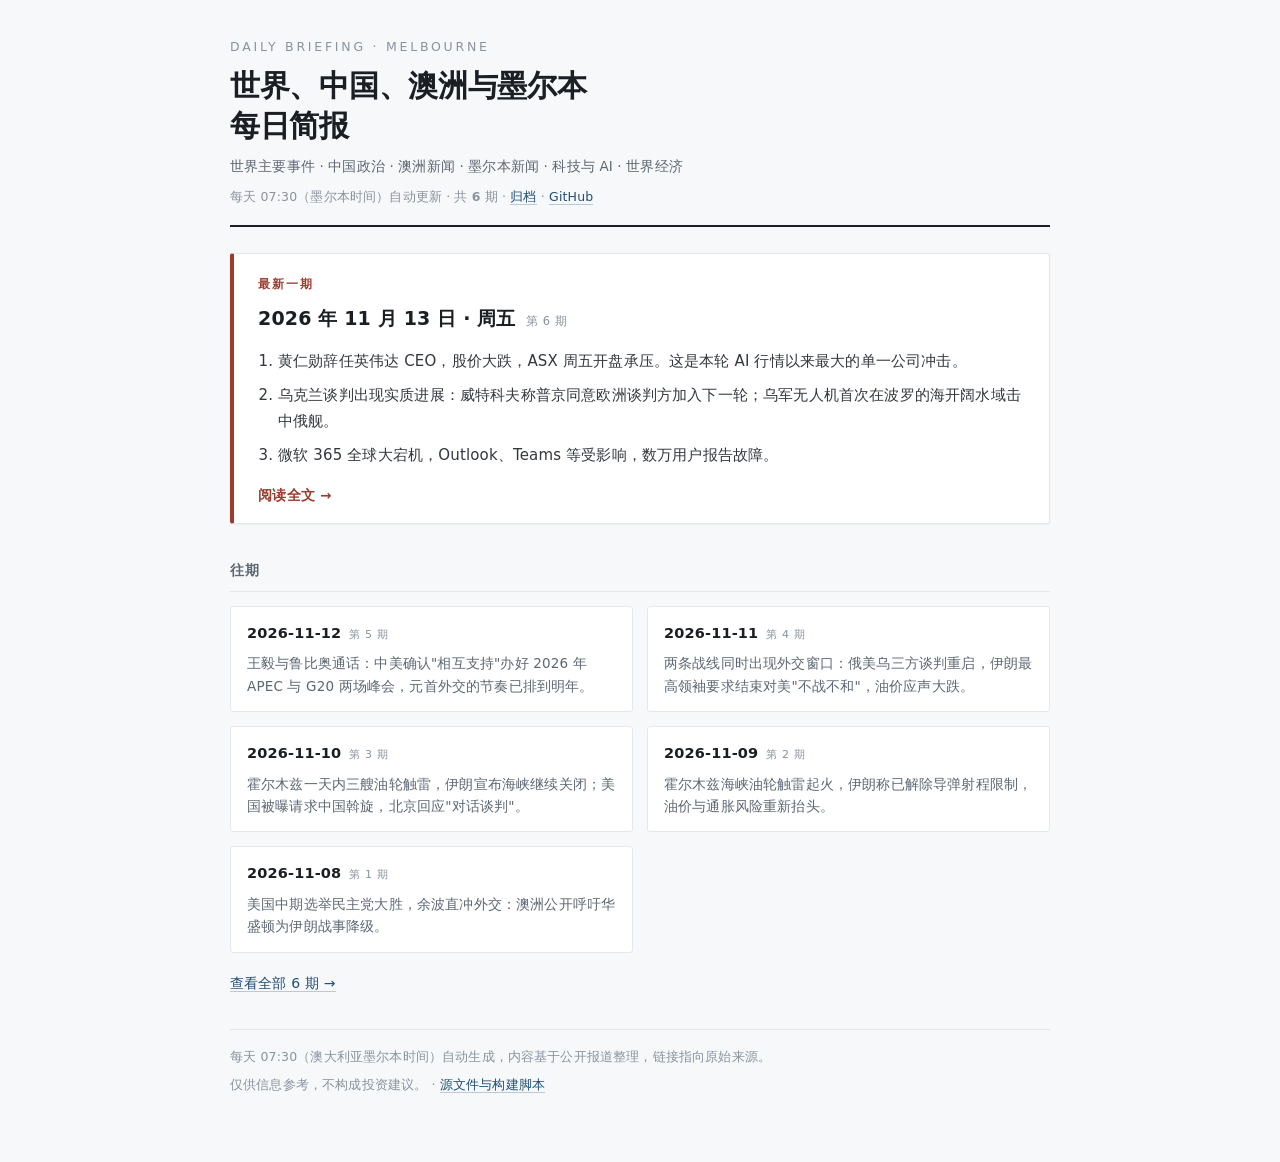
==== index.html @ ba15359c "daily: 2026-11-13" ====
<!DOCTYPE html>
<html lang="zh-Hans">
<head>
<meta charset="utf-8">
<meta name="viewport" content="width=device-width, initial-scale=1">
<title>每日简报 · 世界、中国、澳洲与墨尔本</title>
<meta name="description" content="每天 07:30 更新的中文新闻简报：世界主要事件、中国政治、澳洲与墨尔本本地新闻、科技与 AI、世界经济。">
<link rel="stylesheet" href="assets/site.css">
</head>
<body>
<div class="wrap">
  <section class="masthead">
    <div class="kicker">Daily Briefing · Melbourne</div>
    <h1>世界、中国、澳洲与墨尔本<br>每日简报</h1>
    <p class="sub">世界主要事件 · 中国政治 · 澳洲新闻 · 墨尔本新闻 · 科技与 AI · 世界经济</p>
    <p class="meta">每天 07:30（墨尔本时间）自动更新 · 共 <b>6</b> 期 · <a href="./archive.html">归档</a> · <a href="https://github.com/RuntaoZhuge/daily-news" target="_blank" rel="noopener">GitHub</a></p>
  </section>

  <a class="latest" href="./2026-11-13.html">
    <div class="latest-tag">最新一期</div>
    <div class="latest-date">2026 年 11 月 13 日 · 周五<span class="latest-issue">第 6 期</span></div>
    <ol class="latest-focus">
        <li>黄仁勋辞任英伟达 CEO，股价大跌，ASX 周五开盘承压。这是本轮 AI 行情以来最大的单一公司冲击。</li>
        <li>乌克兰谈判出现实质进展：威特科夫称普京同意欧洲谈判方加入下一轮；乌军无人机首次在波罗的海开阔水域击中俄舰。</li>
        <li>微软 365 全球大宕机，Outlook、Teams 等受影响，数万用户报告故障。</li>
    </ol>
    <div class="latest-cta">阅读全文 →</div>
  </a>

  <h2 class="sec-h">往期</h2>
  <div class="grid">
      <a class="card" href="./2026-11-12.html">
        <div class="card-date">2026-11-12<span class="card-issue">第 5 期</span></div>
        <div class="card-lead">王毅与鲁比奥通话：中美确认&quot;相互支持&quot;办好 2026 年 APEC 与 G20 两场峰会，元首外交的节奏已排到明年。</div>
      </a>
      <a class="card" href="./2026-11-11.html">
        <div class="card-date">2026-11-11<span class="card-issue">第 4 期</span></div>
        <div class="card-lead">两条战线同时出现外交窗口：俄美乌三方谈判重启，伊朗最高领袖要求结束对美&quot;不战不和&quot;，油价应声大跌。</div>
      </a>
      <a class="card" href="./2026-11-10.html">
        <div class="card-date">2026-11-10<span class="card-issue">第 3 期</span></div>
        <div class="card-lead">霍尔木兹一天内三艘油轮触雷，伊朗宣布海峡继续关闭；美国被曝请求中国斡旋，北京回应&quot;对话谈判&quot;。</div>
      </a>
      <a class="card" href="./2026-11-09.html">
        <div class="card-date">2026-11-09<span class="card-issue">第 2 期</span></div>
        <div class="card-lead">霍尔木兹海峡油轮触雷起火，伊朗称已解除导弹射程限制，油价与通胀风险重新抬头。</div>
      </a>
      <a class="card" href="./2026-11-08.html">
        <div class="card-date">2026-11-08<span class="card-issue">第 1 期</span></div>
        <div class="card-lead">美国中期选举民主党大胜，余波直冲外交：澳洲公开呼吁华盛顿为伊朗战事降级。</div>
      </a>
  </div>
  <p class="more"><a href="./archive.html">查看全部 6 期 →</a></p>
  <footer>
    <p>每天 07:30（澳大利亚墨尔本时间）自动生成，内容基于公开报道整理，链接指向原始来源。</p>
    <p>仅供信息参考，不构成投资建议。 · <a href="https://github.com/RuntaoZhuge/daily-news">源文件与构建脚本</a></p>
  </footer>
</div>
</body>
</html>
---- assets/site.css ----
/* Daily Briefing — shared styles for index & archive pages */
:root{
  --ink:#1b1f24; --muted:#5d6773; --faint:#8a939e;
  --line:#e4e7eb; --bg:#f7f8fa; --card:#ffffff;
  --blue:#1f4e79; --brick:#9c3b2e; --green:#2f5d50; --gold:#8a6a2f;
}
*{box-sizing:border-box}
html{-webkit-text-size-adjust:100%}
body{
  margin:0; padding:36px 18px 60px; background:var(--bg); color:var(--ink);
  font-family:system-ui,-apple-system,"PingFang SC","Hiragino Sans GB","Noto Sans SC","Microsoft YaHei",sans-serif;
  font-size:16px; line-height:1.78; letter-spacing:.01em;
}
.wrap{max-width:820px;margin:0 auto}
a{color:var(--blue);text-decoration:none;border-bottom:1px solid rgba(31,78,121,.28)}
a:hover{border-bottom-color:var(--blue)}
b{font-weight:650}

/* masthead */
.masthead{border-bottom:2px solid var(--ink);padding-bottom:16px;margin-bottom:26px}
.kicker{font-size:12.5px;letter-spacing:.22em;color:var(--faint);text-transform:uppercase;margin-bottom:8px}
.masthead h1{font-size:30px;line-height:1.32;margin:0 0 10px;letter-spacing:-.01em}
.masthead .sub{font-size:13.5px;color:var(--muted);margin:0 0 8px;line-height:1.7}
.masthead .meta{font-size:12.5px;color:var(--faint);margin:0}

/* latest issue */
.latest{
  display:block;background:var(--card);border:1px solid var(--line);border-left:4px solid var(--brick);
  border-radius:3px;padding:20px 24px 16px;margin:0 0 34px;color:inherit;
  box-shadow:0 1px 2px rgba(20,30,45,.05);transition:box-shadow .18s ease,transform .18s ease;
}
.latest:hover{border-bottom-color:var(--line);box-shadow:0 4px 16px rgba(20,30,45,.09);transform:translateY(-1px)}
.latest-tag{font-size:11.5px;letter-spacing:.16em;color:var(--brick);font-weight:650;margin-bottom:8px}
.latest-date{font-size:19px;font-weight:650;margin-bottom:12px}
.latest-issue{font-size:11.5px;font-weight:500;color:var(--faint);margin-left:10px;letter-spacing:.06em}
.latest-focus{margin:0 0 14px;padding-left:20px}
.latest-focus li{margin:0 0 7px;font-size:15px;color:#33383e}
.latest-cta{font-size:13.5px;color:var(--brick);font-weight:600;letter-spacing:.02em}

/* section heading */
.sec-h{font-size:14px;letter-spacing:.1em;color:var(--muted);font-weight:600;margin:0 0 14px;padding-bottom:8px;border-bottom:1px solid var(--line)}

/* issue grid */
.grid{display:grid;grid-template-columns:1fr 1fr;gap:14px;margin:0 0 18px}
.card{
  display:block;background:var(--card);border:1px solid var(--line);border-radius:3px;
  padding:14px 16px;color:inherit;transition:box-shadow .18s ease,border-color .18s ease;
}
.card:hover{border-bottom-color:var(--line);border-color:#cfd5dc;box-shadow:0 3px 12px rgba(20,30,45,.07)}
.card-date{font-size:14.5px;font-weight:650;margin-bottom:6px;font-variant-numeric:tabular-nums}
.card-issue{font-size:11px;font-weight:500;color:var(--faint);margin-left:8px;letter-spacing:.05em}
.card-lead{font-size:13.5px;color:var(--muted);line-height:1.65}

/* archive list */
.list{list-style:none;margin:0 0 30px;padding:0}
.list li{border-bottom:1px dashed var(--line)}
.list li:last-child{border-bottom:0}
.list a{display:flex;gap:18px;padding:11px 2px;border-bottom:0;color:inherit;align-items:baseline}
.list a:hover .t{color:var(--blue)}
.list .d{font-variant-numeric:tabular-nums;font-size:13.5px;color:var(--faint);flex:0 0 94px}
.list .t{font-size:14.5px;line-height:1.6}

.more{font-size:14px;margin:2px 0 34px}

footer{border-top:1px solid var(--line);padding-top:16px;font-size:12.5px;color:var(--faint);line-height:1.75}
footer p{margin:0 0 6px}

@media (max-width:600px){
  body{padding:22px 13px 44px;font-size:15.5px}
  .masthead h1{font-size:23px}
  .grid{grid-template-columns:1fr}
  .latest{padding:16px 18px 12px}
  .list a{gap:12px}
  .list .d{flex:0 0 82px}
}
@media print{
  body{background:#fff;padding:0}
  .latest,.card{box-shadow:none}
  a{color:#000;border-bottom:0}
}
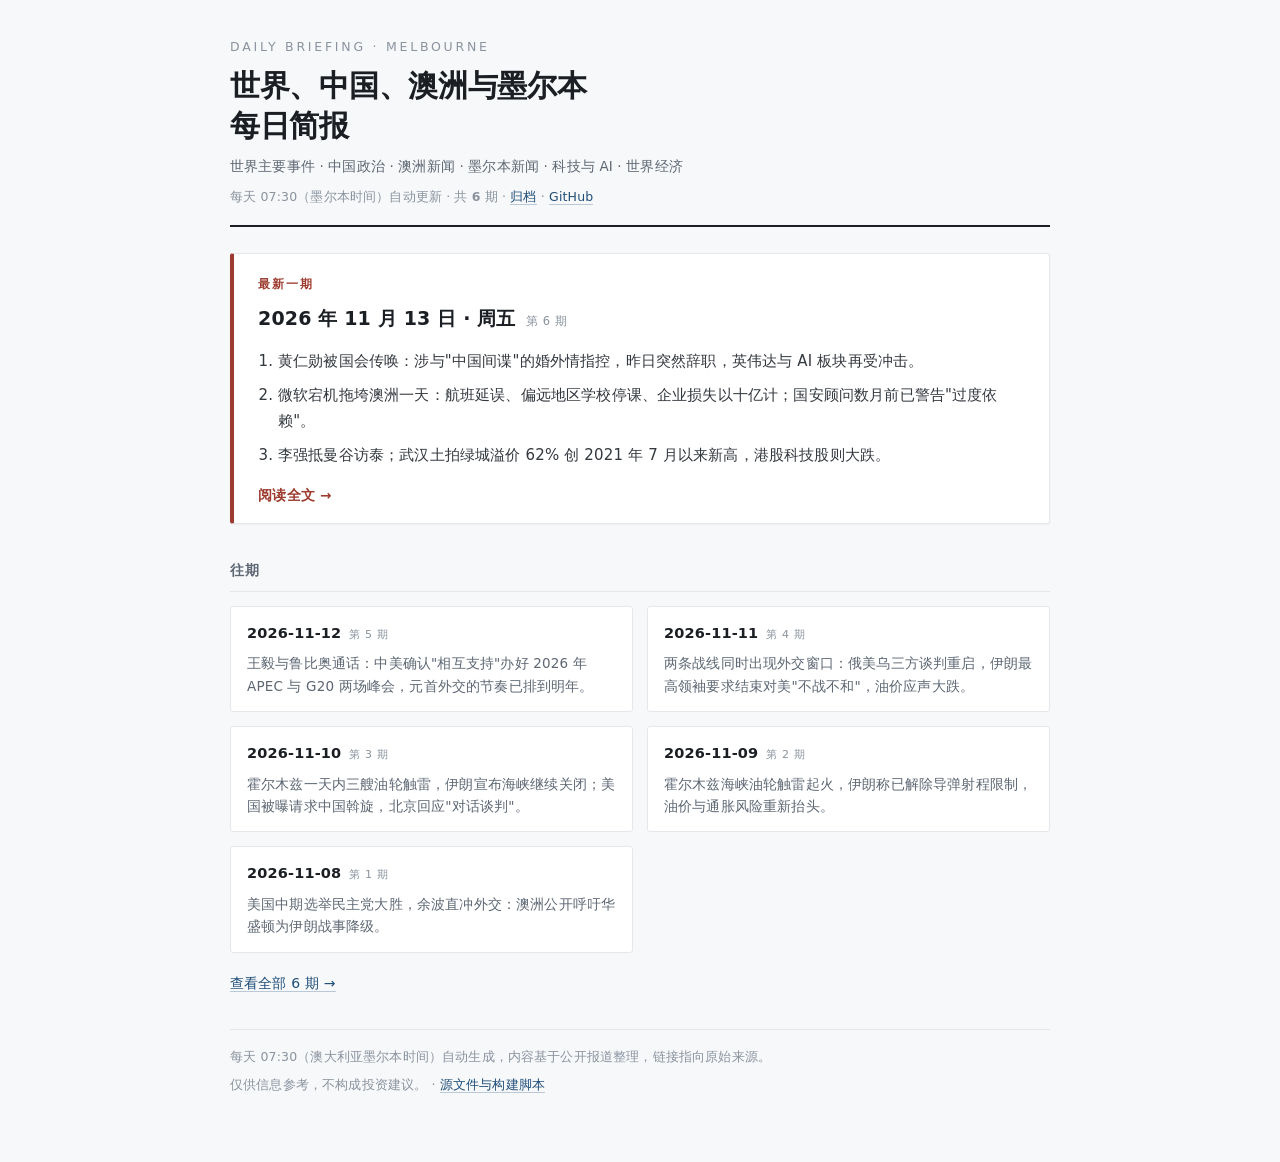
==== commit 2f568fe7: "daily: 2026-11-13 (evening edition)" ====
--- a/index.html
+++ b/index.html
@@ -20,9 +20,9 @@
     <div class="latest-tag">最新一期</div>
     <div class="latest-date">2026 年 11 月 13 日 · 周五<span class="latest-issue">第 6 期</span></div>
     <ol class="latest-focus">
-        <li>黄仁勋辞任英伟达 CEO，股价大跌，ASX 周五开盘承压。这是本轮 AI 行情以来最大的单一公司冲击。</li>
-        <li>乌克兰谈判出现实质进展：威特科夫称普京同意欧洲谈判方加入下一轮；乌军无人机首次在波罗的海开阔水域击中俄舰。</li>
-        <li>微软 365 全球大宕机，Outlook、Teams 等受影响，数万用户报告故障。</li>
+        <li>黄仁勋被国会传唤：涉与&quot;中国间谍&quot;的婚外情指控，昨日突然辞职，英伟达与 AI 板块再受冲击。</li>
+        <li>微软宕机拖垮澳洲一天：航班延误、偏远地区学校停课、企业损失以十亿计；国安顾问数月前已警告&quot;过度依赖&quot;。</li>
+        <li>李强抵曼谷访泰；武汉土拍绿城溢价 62% 创 2021 年 7 月以来新高，港股科技股则大跌。</li>
     </ol>
     <div class="latest-cta">阅读全文 →</div>
   </a>
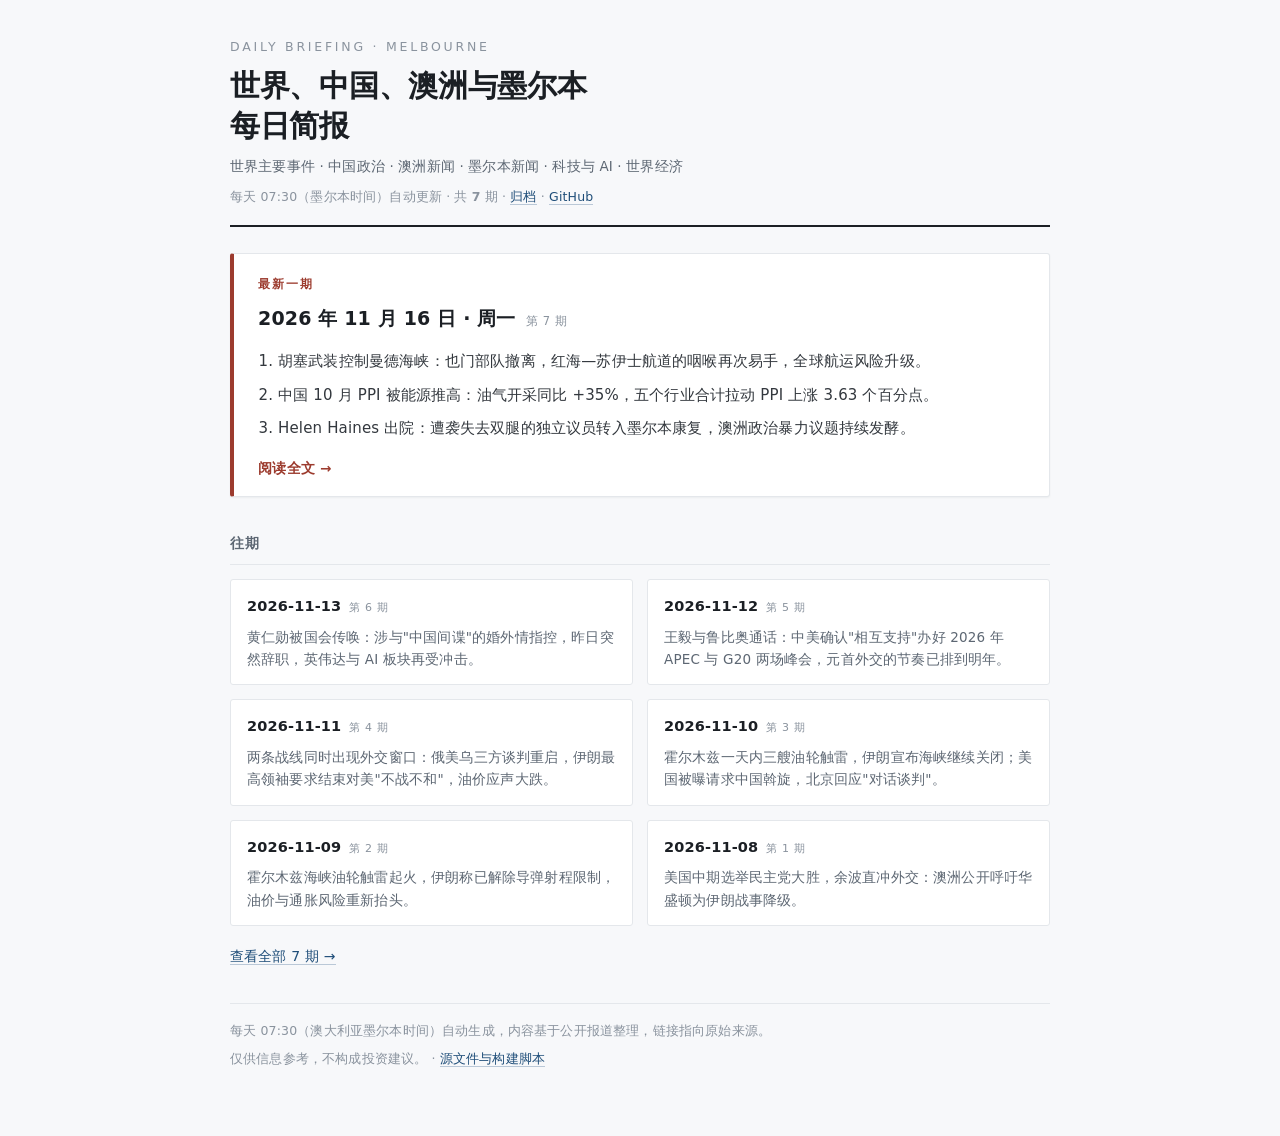
==== commit 3f0a8633: "daily: 2026-11-16 (covers 11-14 to 11-16)" ====
--- a/index.html
+++ b/index.html
@@ -13,22 +13,26 @@
     <div class="kicker">Daily Briefing · Melbourne</div>
     <h1>世界、中国、澳洲与墨尔本<br>每日简报</h1>
     <p class="sub">世界主要事件 · 中国政治 · 澳洲新闻 · 墨尔本新闻 · 科技与 AI · 世界经济</p>
-    <p class="meta">每天 07:30（墨尔本时间）自动更新 · 共 <b>6</b> 期 · <a href="./archive.html">归档</a> · <a href="https://github.com/RuntaoZhuge/daily-news" target="_blank" rel="noopener">GitHub</a></p>
+    <p class="meta">每天 07:30（墨尔本时间）自动更新 · 共 <b>7</b> 期 · <a href="./archive.html">归档</a> · <a href="https://github.com/RuntaoZhuge/daily-news" target="_blank" rel="noopener">GitHub</a></p>
   </section>
 
-  <a class="latest" href="./2026-11-13.html">
+  <a class="latest" href="./2026-11-16.html">
     <div class="latest-tag">最新一期</div>
-    <div class="latest-date">2026 年 11 月 13 日 · 周五<span class="latest-issue">第 6 期</span></div>
+    <div class="latest-date">2026 年 11 月 16 日 · 周一<span class="latest-issue">第 7 期</span></div>
     <ol class="latest-focus">
-        <li>黄仁勋被国会传唤：涉与&quot;中国间谍&quot;的婚外情指控，昨日突然辞职，英伟达与 AI 板块再受冲击。</li>
-        <li>微软宕机拖垮澳洲一天：航班延误、偏远地区学校停课、企业损失以十亿计；国安顾问数月前已警告&quot;过度依赖&quot;。</li>
-        <li>李强抵曼谷访泰；武汉土拍绿城溢价 62% 创 2021 年 7 月以来新高，港股科技股则大跌。</li>
+        <li>胡塞武装控制曼德海峡：也门部队撤离，红海—苏伊士航道的咽喉再次易手，全球航运风险升级。</li>
+        <li>中国 10 月 PPI 被能源推高：油气开采同比 +35%，五个行业合计拉动 PPI 上涨 3.63 个百分点。</li>
+        <li>Helen Haines 出院：遭袭失去双腿的独立议员转入墨尔本康复，澳洲政治暴力议题持续发酵。</li>
     </ol>
     <div class="latest-cta">阅读全文 →</div>
   </a>
 
   <h2 class="sec-h">往期</h2>
   <div class="grid">
+      <a class="card" href="./2026-11-13.html">
+        <div class="card-date">2026-11-13<span class="card-issue">第 6 期</span></div>
+        <div class="card-lead">黄仁勋被国会传唤：涉与&quot;中国间谍&quot;的婚外情指控，昨日突然辞职，英伟达与 AI 板块再受冲击。</div>
+      </a>
       <a class="card" href="./2026-11-12.html">
         <div class="card-date">2026-11-12<span class="card-issue">第 5 期</span></div>
         <div class="card-lead">王毅与鲁比奥通话：中美确认&quot;相互支持&quot;办好 2026 年 APEC 与 G20 两场峰会，元首外交的节奏已排到明年。</div>
@@ -50,7 +54,7 @@
         <div class="card-lead">美国中期选举民主党大胜，余波直冲外交：澳洲公开呼吁华盛顿为伊朗战事降级。</div>
       </a>
   </div>
-  <p class="more"><a href="./archive.html">查看全部 6 期 →</a></p>
+  <p class="more"><a href="./archive.html">查看全部 7 期 →</a></p>
   <footer>
     <p>每天 07:30（澳大利亚墨尔本时间）自动生成，内容基于公开报道整理，链接指向原始来源。</p>
     <p>仅供信息参考，不构成投资建议。 · <a href="https://github.com/RuntaoZhuge/daily-news">源文件与构建脚本</a></p>
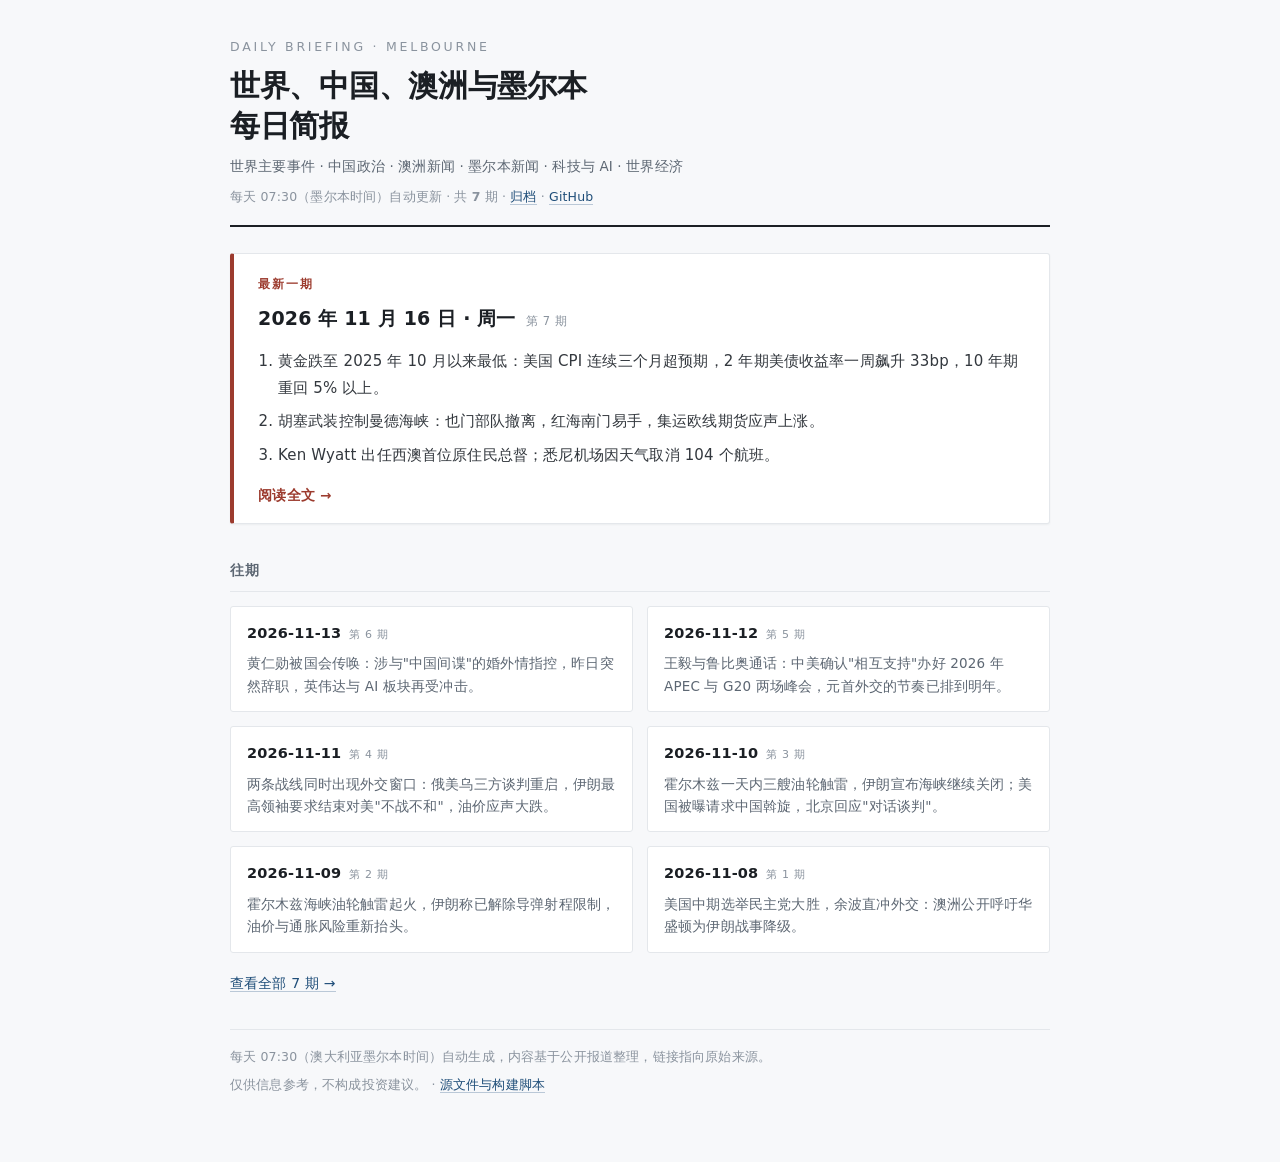
==== commit f969f9fe: "daily: 2026-11-16 (evening edition)" ====
--- a/index.html
+++ b/index.html
@@ -20,9 +20,9 @@
     <div class="latest-tag">最新一期</div>
     <div class="latest-date">2026 年 11 月 16 日 · 周一<span class="latest-issue">第 7 期</span></div>
     <ol class="latest-focus">
-        <li>胡塞武装控制曼德海峡：也门部队撤离，红海—苏伊士航道的咽喉再次易手，全球航运风险升级。</li>
-        <li>中国 10 月 PPI 被能源推高：油气开采同比 +35%，五个行业合计拉动 PPI 上涨 3.63 个百分点。</li>
-        <li>Helen Haines 出院：遭袭失去双腿的独立议员转入墨尔本康复，澳洲政治暴力议题持续发酵。</li>
+        <li>黄金跌至 2025 年 10 月以来最低：美国 CPI 连续三个月超预期，2 年期美债收益率一周飙升 33bp，10 年期重回 5% 以上。</li>
+        <li>胡塞武装控制曼德海峡：也门部队撤离，红海南门易手，集运欧线期货应声上涨。</li>
+        <li>Ken Wyatt 出任西澳首位原住民总督；悉尼机场因天气取消 104 个航班。</li>
     </ol>
     <div class="latest-cta">阅读全文 →</div>
   </a>
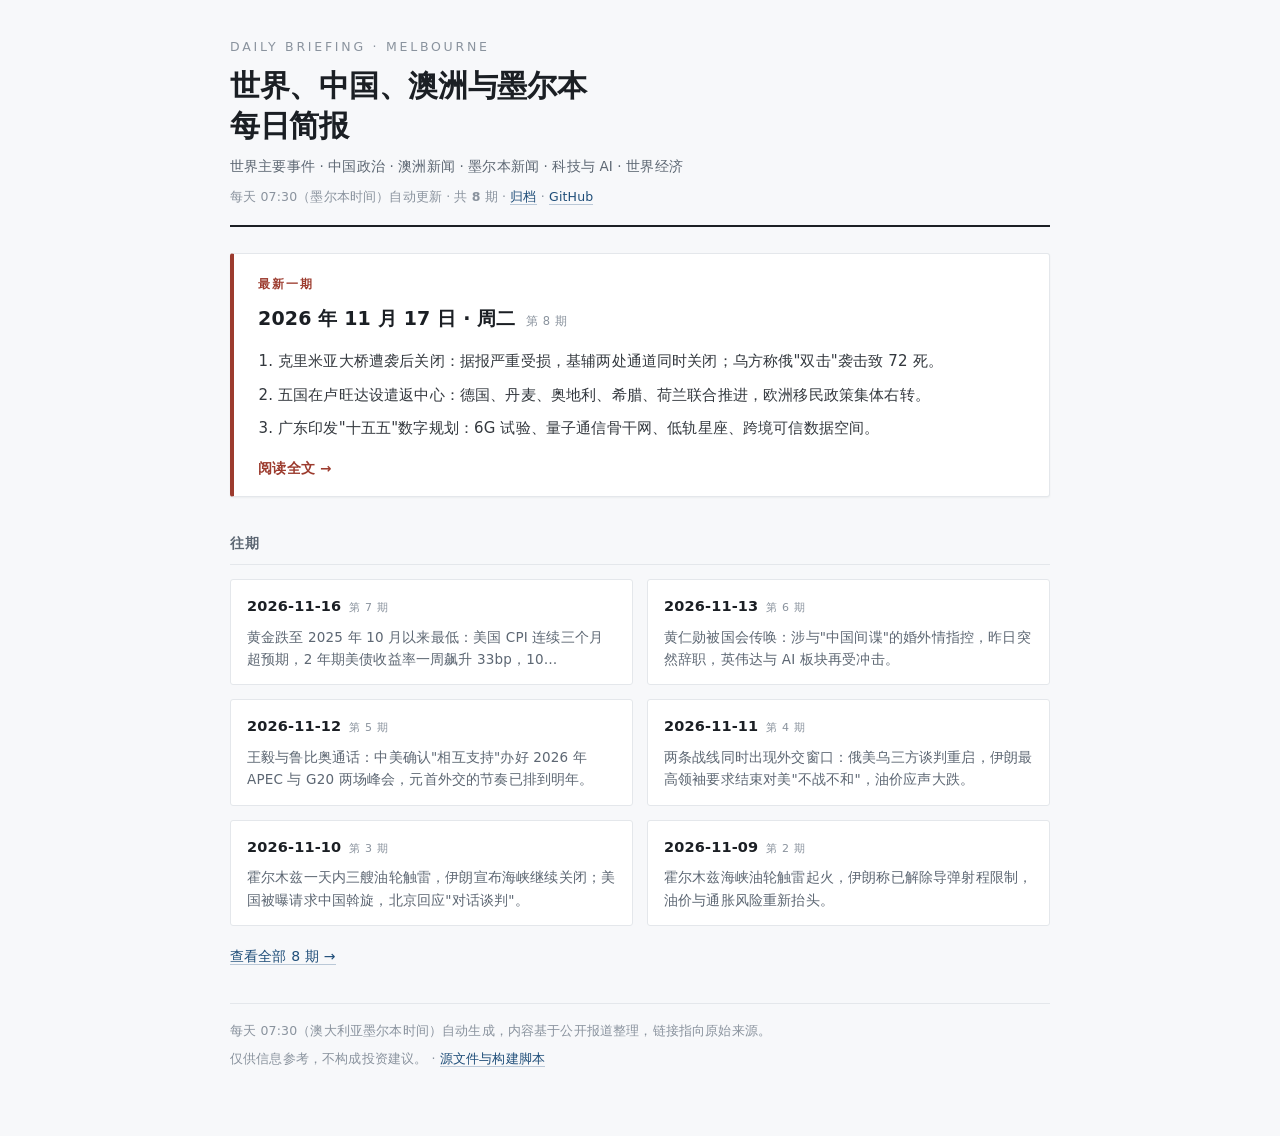
==== commit 4a265a2d: "daily: 2026-11-17" ====
--- a/index.html
+++ b/index.html
@@ -13,22 +13,26 @@
     <div class="kicker">Daily Briefing · Melbourne</div>
     <h1>世界、中国、澳洲与墨尔本<br>每日简报</h1>
     <p class="sub">世界主要事件 · 中国政治 · 澳洲新闻 · 墨尔本新闻 · 科技与 AI · 世界经济</p>
-    <p class="meta">每天 07:30（墨尔本时间）自动更新 · 共 <b>7</b> 期 · <a href="./archive.html">归档</a> · <a href="https://github.com/RuntaoZhuge/daily-news" target="_blank" rel="noopener">GitHub</a></p>
+    <p class="meta">每天 07:30（墨尔本时间）自动更新 · 共 <b>8</b> 期 · <a href="./archive.html">归档</a> · <a href="https://github.com/RuntaoZhuge/daily-news" target="_blank" rel="noopener">GitHub</a></p>
   </section>
 
-  <a class="latest" href="./2026-11-16.html">
+  <a class="latest" href="./2026-11-17.html">
     <div class="latest-tag">最新一期</div>
-    <div class="latest-date">2026 年 11 月 16 日 · 周一<span class="latest-issue">第 7 期</span></div>
+    <div class="latest-date">2026 年 11 月 17 日 · 周二<span class="latest-issue">第 8 期</span></div>
     <ol class="latest-focus">
-        <li>黄金跌至 2025 年 10 月以来最低：美国 CPI 连续三个月超预期，2 年期美债收益率一周飙升 33bp，10 年期重回 5% 以上。</li>
-        <li>胡塞武装控制曼德海峡：也门部队撤离，红海南门易手，集运欧线期货应声上涨。</li>
-        <li>Ken Wyatt 出任西澳首位原住民总督；悉尼机场因天气取消 104 个航班。</li>
+        <li>克里米亚大桥遭袭后关闭：据报严重受损，基辅两处通道同时关闭；乌方称俄&quot;双击&quot;袭击致 72 死。</li>
+        <li>五国在卢旺达设遣返中心：德国、丹麦、奥地利、希腊、荷兰联合推进，欧洲移民政策集体右转。</li>
+        <li>广东印发&quot;十五五&quot;数字规划：6G 试验、量子通信骨干网、低轨星座、跨境可信数据空间。</li>
     </ol>
     <div class="latest-cta">阅读全文 →</div>
   </a>
 
   <h2 class="sec-h">往期</h2>
   <div class="grid">
+      <a class="card" href="./2026-11-16.html">
+        <div class="card-date">2026-11-16<span class="card-issue">第 7 期</span></div>
+        <div class="card-lead">黄金跌至 2025 年 10 月以来最低：美国 CPI 连续三个月超预期，2 年期美债收益率一周飙升 33bp，10…</div>
+      </a>
       <a class="card" href="./2026-11-13.html">
         <div class="card-date">2026-11-13<span class="card-issue">第 6 期</span></div>
         <div class="card-lead">黄仁勋被国会传唤：涉与&quot;中国间谍&quot;的婚外情指控，昨日突然辞职，英伟达与 AI 板块再受冲击。</div>
@@ -49,12 +53,8 @@
         <div class="card-date">2026-11-09<span class="card-issue">第 2 期</span></div>
         <div class="card-lead">霍尔木兹海峡油轮触雷起火，伊朗称已解除导弹射程限制，油价与通胀风险重新抬头。</div>
       </a>
-      <a class="card" href="./2026-11-08.html">
-        <div class="card-date">2026-11-08<span class="card-issue">第 1 期</span></div>
-        <div class="card-lead">美国中期选举民主党大胜，余波直冲外交：澳洲公开呼吁华盛顿为伊朗战事降级。</div>
-      </a>
   </div>
-  <p class="more"><a href="./archive.html">查看全部 7 期 →</a></p>
+  <p class="more"><a href="./archive.html">查看全部 8 期 →</a></p>
   <footer>
     <p>每天 07:30（澳大利亚墨尔本时间）自动生成，内容基于公开报道整理，链接指向原始来源。</p>
     <p>仅供信息参考，不构成投资建议。 · <a href="https://github.com/RuntaoZhuge/daily-news">源文件与构建脚本</a></p>
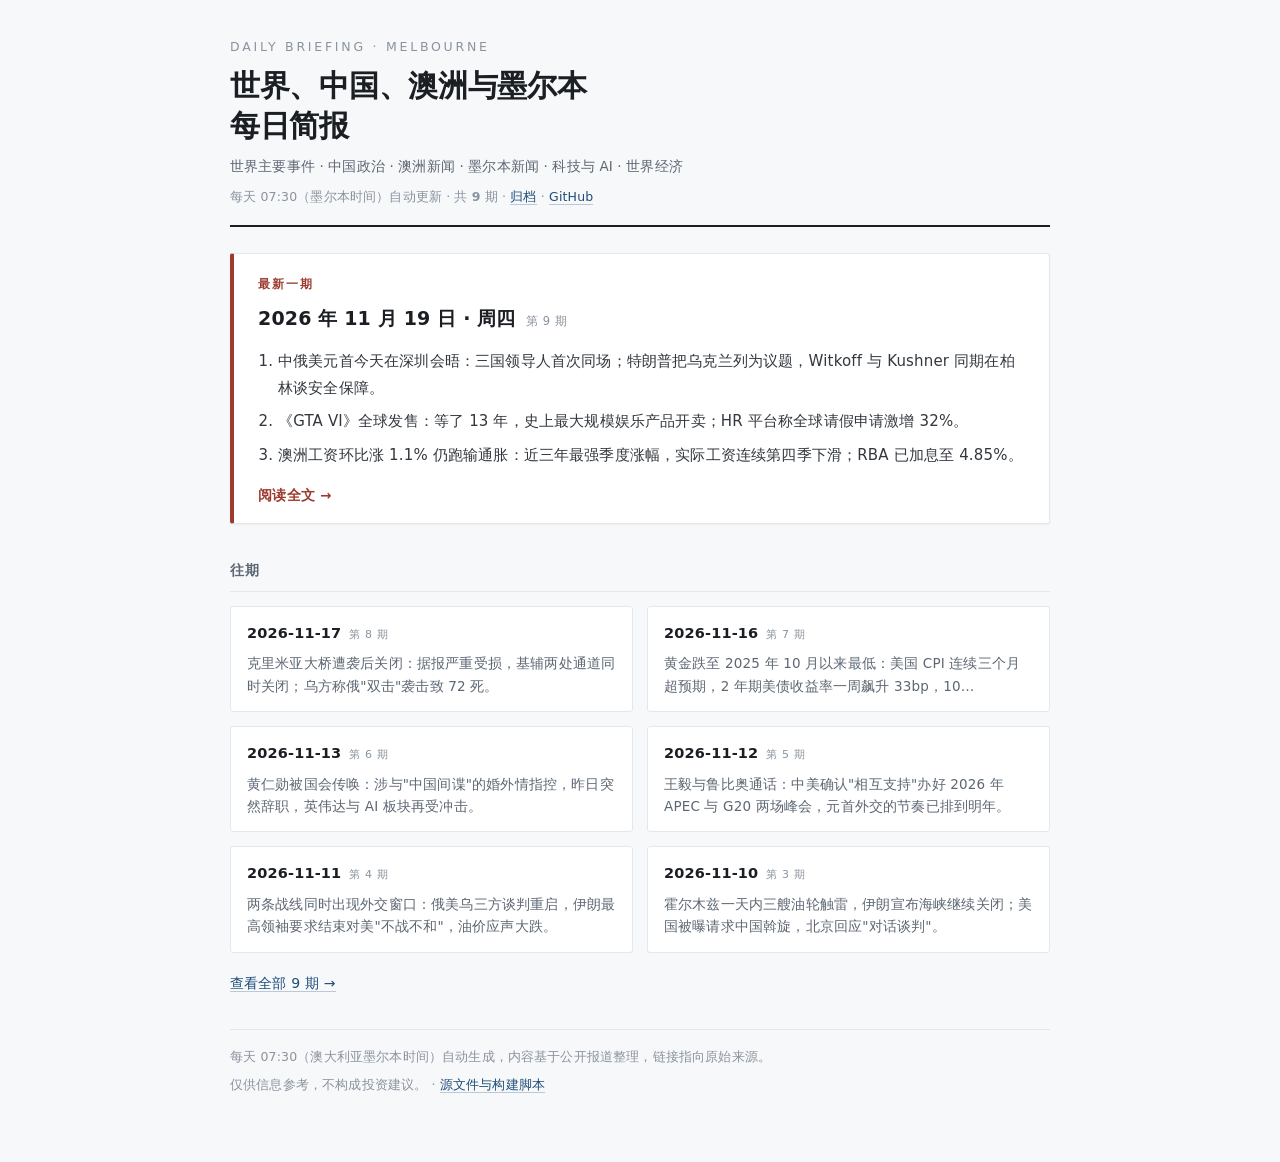
==== commit d9cd636b: "daily: 2026-11-19" ====
--- a/index.html
+++ b/index.html
@@ -13,22 +13,26 @@
     <div class="kicker">Daily Briefing · Melbourne</div>
     <h1>世界、中国、澳洲与墨尔本<br>每日简报</h1>
     <p class="sub">世界主要事件 · 中国政治 · 澳洲新闻 · 墨尔本新闻 · 科技与 AI · 世界经济</p>
-    <p class="meta">每天 07:30（墨尔本时间）自动更新 · 共 <b>8</b> 期 · <a href="./archive.html">归档</a> · <a href="https://github.com/RuntaoZhuge/daily-news" target="_blank" rel="noopener">GitHub</a></p>
+    <p class="meta">每天 07:30（墨尔本时间）自动更新 · 共 <b>9</b> 期 · <a href="./archive.html">归档</a> · <a href="https://github.com/RuntaoZhuge/daily-news" target="_blank" rel="noopener">GitHub</a></p>
   </section>
 
-  <a class="latest" href="./2026-11-17.html">
+  <a class="latest" href="./2026-11-19.html">
     <div class="latest-tag">最新一期</div>
-    <div class="latest-date">2026 年 11 月 17 日 · 周二<span class="latest-issue">第 8 期</span></div>
+    <div class="latest-date">2026 年 11 月 19 日 · 周四<span class="latest-issue">第 9 期</span></div>
     <ol class="latest-focus">
-        <li>克里米亚大桥遭袭后关闭：据报严重受损，基辅两处通道同时关闭；乌方称俄&quot;双击&quot;袭击致 72 死。</li>
-        <li>五国在卢旺达设遣返中心：德国、丹麦、奥地利、希腊、荷兰联合推进，欧洲移民政策集体右转。</li>
-        <li>广东印发&quot;十五五&quot;数字规划：6G 试验、量子通信骨干网、低轨星座、跨境可信数据空间。</li>
+        <li>中俄美元首今天在深圳会晤：三国领导人首次同场；特朗普把乌克兰列为议题，Witkoff 与 Kushner 同期在柏林谈安全保障。</li>
+        <li>《GTA VI》全球发售：等了 13 年，史上最大规模娱乐产品开卖；HR 平台称全球请假申请激增 32%。</li>
+        <li>澳洲工资环比涨 1.1% 仍跑输通胀：近三年最强季度涨幅，实际工资连续第四季下滑；RBA 已加息至 4.85%。</li>
     </ol>
     <div class="latest-cta">阅读全文 →</div>
   </a>
 
   <h2 class="sec-h">往期</h2>
   <div class="grid">
+      <a class="card" href="./2026-11-17.html">
+        <div class="card-date">2026-11-17<span class="card-issue">第 8 期</span></div>
+        <div class="card-lead">克里米亚大桥遭袭后关闭：据报严重受损，基辅两处通道同时关闭；乌方称俄&quot;双击&quot;袭击致 72 死。</div>
+      </a>
       <a class="card" href="./2026-11-16.html">
         <div class="card-date">2026-11-16<span class="card-issue">第 7 期</span></div>
         <div class="card-lead">黄金跌至 2025 年 10 月以来最低：美国 CPI 连续三个月超预期，2 年期美债收益率一周飙升 33bp，10…</div>
@@ -49,12 +53,8 @@
         <div class="card-date">2026-11-10<span class="card-issue">第 3 期</span></div>
         <div class="card-lead">霍尔木兹一天内三艘油轮触雷，伊朗宣布海峡继续关闭；美国被曝请求中国斡旋，北京回应&quot;对话谈判&quot;。</div>
       </a>
-      <a class="card" href="./2026-11-09.html">
-        <div class="card-date">2026-11-09<span class="card-issue">第 2 期</span></div>
-        <div class="card-lead">霍尔木兹海峡油轮触雷起火，伊朗称已解除导弹射程限制，油价与通胀风险重新抬头。</div>
-      </a>
   </div>
-  <p class="more"><a href="./archive.html">查看全部 8 期 →</a></p>
+  <p class="more"><a href="./archive.html">查看全部 9 期 →</a></p>
   <footer>
     <p>每天 07:30（澳大利亚墨尔本时间）自动生成，内容基于公开报道整理，链接指向原始来源。</p>
     <p>仅供信息参考，不构成投资建议。 · <a href="https://github.com/RuntaoZhuge/daily-news">源文件与构建脚本</a></p>
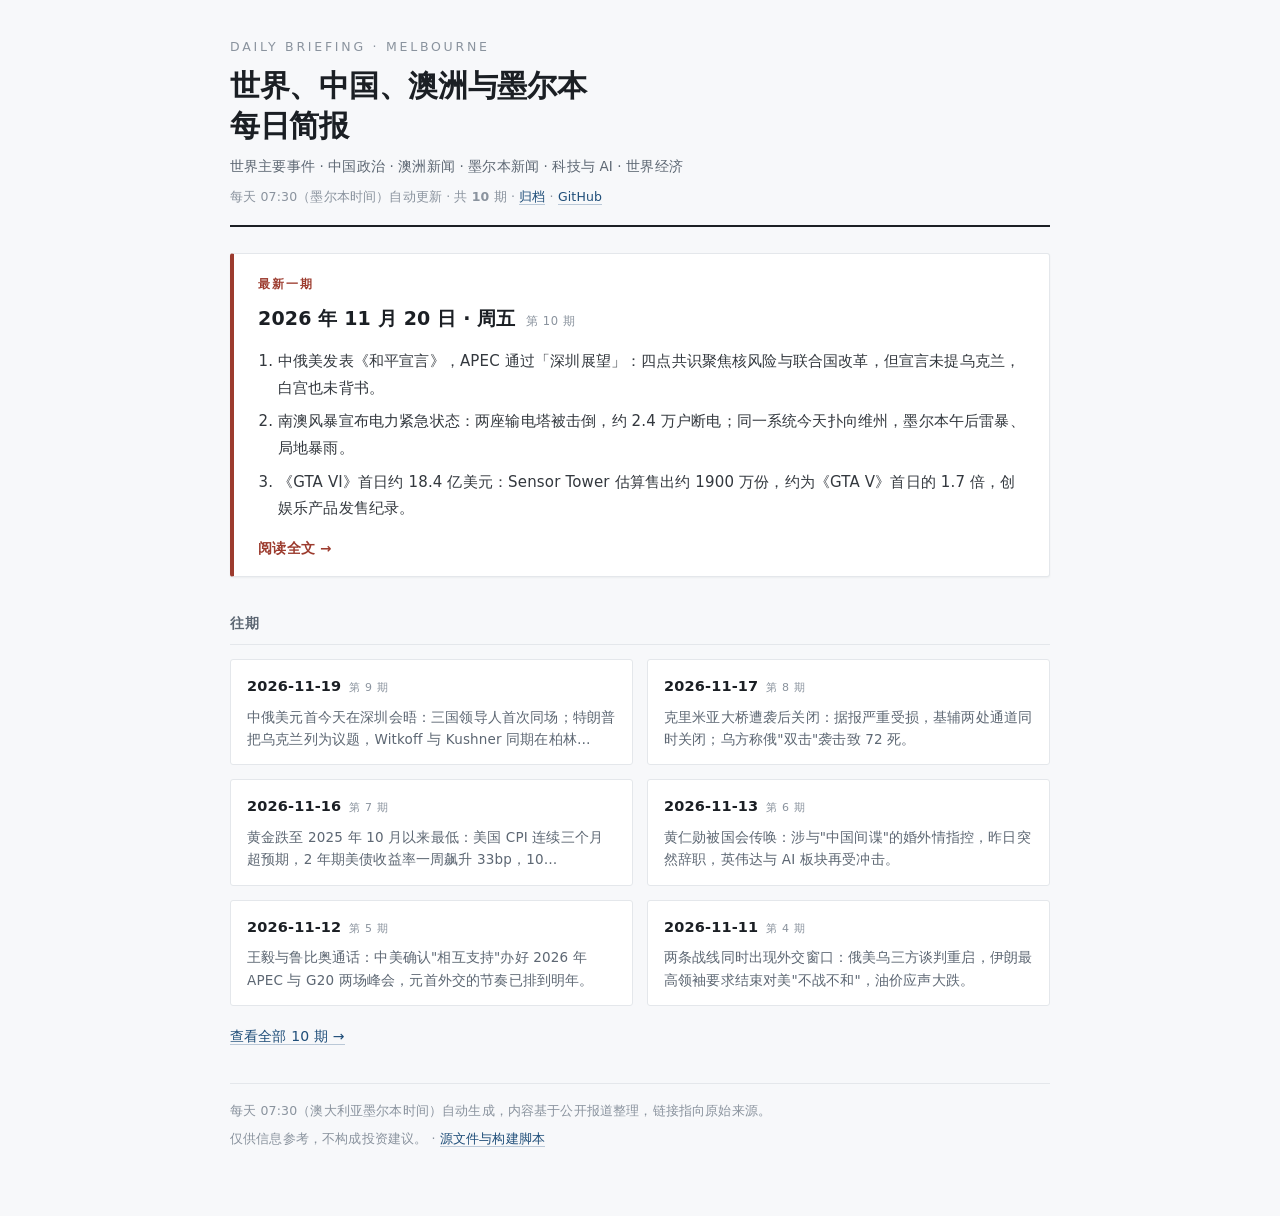
==== commit c413fb59: "daily: 2026-11-20" ====
--- a/index.html
+++ b/index.html
@@ -13,22 +13,26 @@
     <div class="kicker">Daily Briefing · Melbourne</div>
     <h1>世界、中国、澳洲与墨尔本<br>每日简报</h1>
     <p class="sub">世界主要事件 · 中国政治 · 澳洲新闻 · 墨尔本新闻 · 科技与 AI · 世界经济</p>
-    <p class="meta">每天 07:30（墨尔本时间）自动更新 · 共 <b>9</b> 期 · <a href="./archive.html">归档</a> · <a href="https://github.com/RuntaoZhuge/daily-news" target="_blank" rel="noopener">GitHub</a></p>
+    <p class="meta">每天 07:30（墨尔本时间）自动更新 · 共 <b>10</b> 期 · <a href="./archive.html">归档</a> · <a href="https://github.com/RuntaoZhuge/daily-news" target="_blank" rel="noopener">GitHub</a></p>
   </section>
 
-  <a class="latest" href="./2026-11-19.html">
+  <a class="latest" href="./2026-11-20.html">
     <div class="latest-tag">最新一期</div>
-    <div class="latest-date">2026 年 11 月 19 日 · 周四<span class="latest-issue">第 9 期</span></div>
+    <div class="latest-date">2026 年 11 月 20 日 · 周五<span class="latest-issue">第 10 期</span></div>
     <ol class="latest-focus">
-        <li>中俄美元首今天在深圳会晤：三国领导人首次同场；特朗普把乌克兰列为议题，Witkoff 与 Kushner 同期在柏林谈安全保障。</li>
-        <li>《GTA VI》全球发售：等了 13 年，史上最大规模娱乐产品开卖；HR 平台称全球请假申请激增 32%。</li>
-        <li>澳洲工资环比涨 1.1% 仍跑输通胀：近三年最强季度涨幅，实际工资连续第四季下滑；RBA 已加息至 4.85%。</li>
+        <li>中俄美发表《和平宣言》，APEC 通过「深圳展望」：四点共识聚焦核风险与联合国改革，但宣言未提乌克兰，白宫也未背书。</li>
+        <li>南澳风暴宣布电力紧急状态：两座输电塔被击倒，约 2.4 万户断电；同一系统今天扑向维州，墨尔本午后雷暴、局地暴雨。</li>
+        <li>《GTA VI》首日约 18.4 亿美元：Sensor Tower 估算售出约 1900 万份，约为《GTA V》首日的 1.7 倍，创娱乐产品发售纪录。</li>
     </ol>
     <div class="latest-cta">阅读全文 →</div>
   </a>
 
   <h2 class="sec-h">往期</h2>
   <div class="grid">
+      <a class="card" href="./2026-11-19.html">
+        <div class="card-date">2026-11-19<span class="card-issue">第 9 期</span></div>
+        <div class="card-lead">中俄美元首今天在深圳会晤：三国领导人首次同场；特朗普把乌克兰列为议题，Witkoff 与 Kushner 同期在柏林…</div>
+      </a>
       <a class="card" href="./2026-11-17.html">
         <div class="card-date">2026-11-17<span class="card-issue">第 8 期</span></div>
         <div class="card-lead">克里米亚大桥遭袭后关闭：据报严重受损，基辅两处通道同时关闭；乌方称俄&quot;双击&quot;袭击致 72 死。</div>
@@ -49,12 +53,8 @@
         <div class="card-date">2026-11-11<span class="card-issue">第 4 期</span></div>
         <div class="card-lead">两条战线同时出现外交窗口：俄美乌三方谈判重启，伊朗最高领袖要求结束对美&quot;不战不和&quot;，油价应声大跌。</div>
       </a>
-      <a class="card" href="./2026-11-10.html">
-        <div class="card-date">2026-11-10<span class="card-issue">第 3 期</span></div>
-        <div class="card-lead">霍尔木兹一天内三艘油轮触雷，伊朗宣布海峡继续关闭；美国被曝请求中国斡旋，北京回应&quot;对话谈判&quot;。</div>
-      </a>
   </div>
-  <p class="more"><a href="./archive.html">查看全部 9 期 →</a></p>
+  <p class="more"><a href="./archive.html">查看全部 10 期 →</a></p>
   <footer>
     <p>每天 07:30（澳大利亚墨尔本时间）自动生成，内容基于公开报道整理，链接指向原始来源。</p>
     <p>仅供信息参考，不构成投资建议。 · <a href="https://github.com/RuntaoZhuge/daily-news">源文件与构建脚本</a></p>
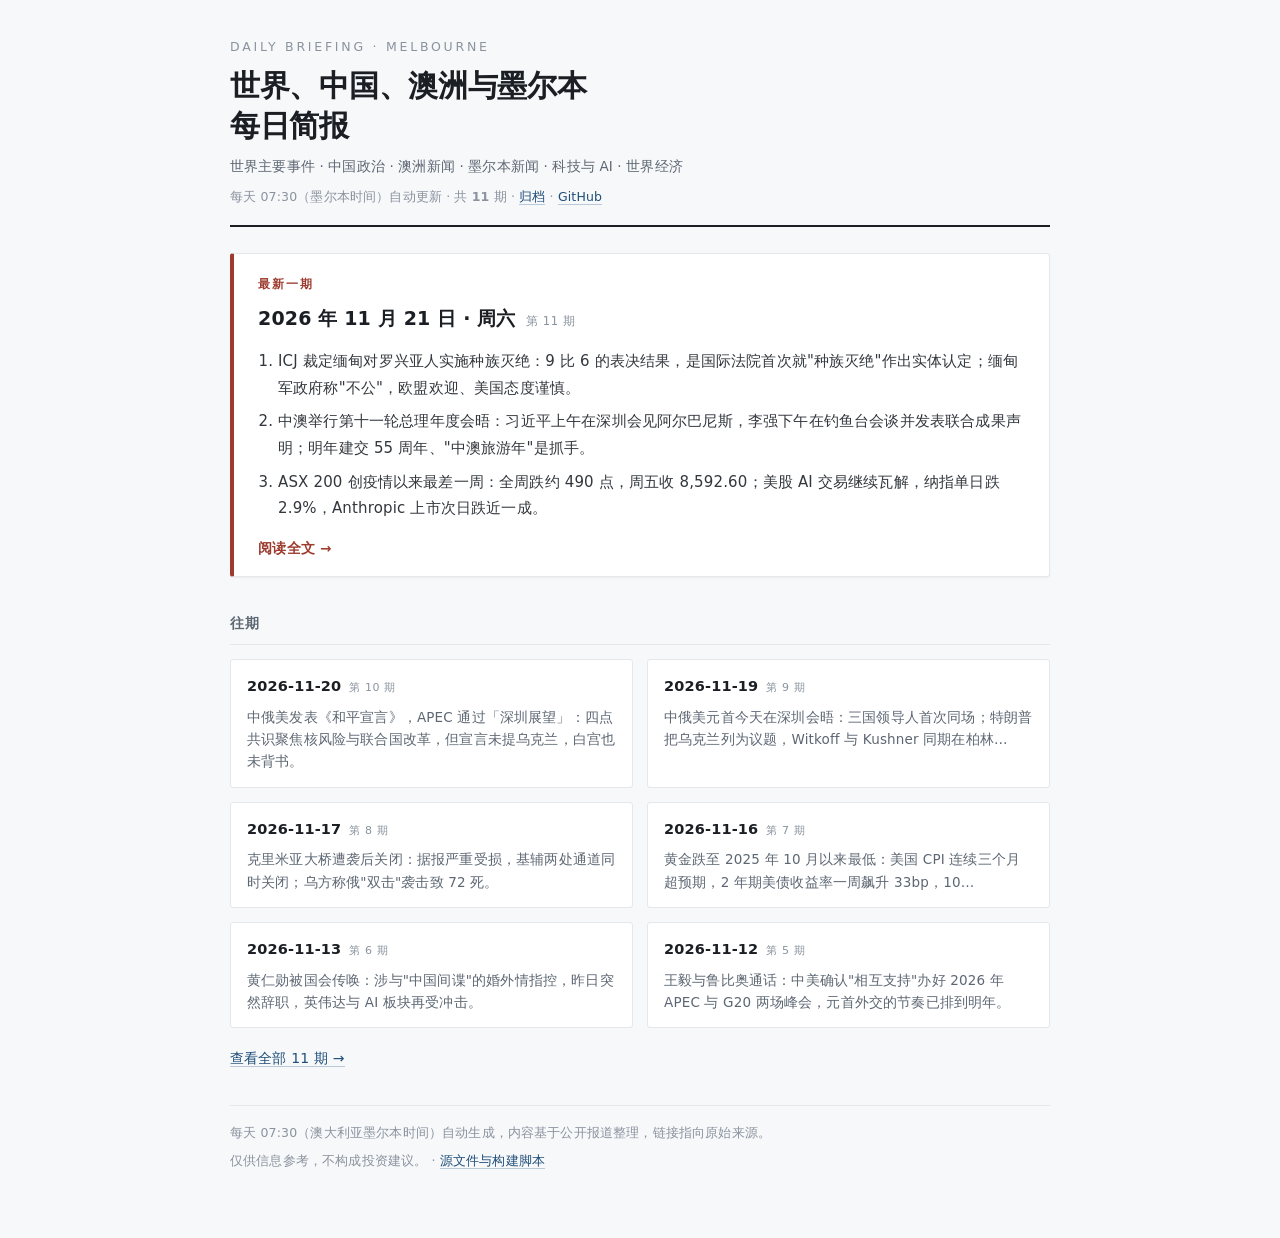
==== commit 4b138aba: "daily: 2026-11-21" ====
--- a/index.html
+++ b/index.html
@@ -13,22 +13,26 @@
     <div class="kicker">Daily Briefing · Melbourne</div>
     <h1>世界、中国、澳洲与墨尔本<br>每日简报</h1>
     <p class="sub">世界主要事件 · 中国政治 · 澳洲新闻 · 墨尔本新闻 · 科技与 AI · 世界经济</p>
-    <p class="meta">每天 07:30（墨尔本时间）自动更新 · 共 <b>10</b> 期 · <a href="./archive.html">归档</a> · <a href="https://github.com/RuntaoZhuge/daily-news" target="_blank" rel="noopener">GitHub</a></p>
+    <p class="meta">每天 07:30（墨尔本时间）自动更新 · 共 <b>11</b> 期 · <a href="./archive.html">归档</a> · <a href="https://github.com/RuntaoZhuge/daily-news" target="_blank" rel="noopener">GitHub</a></p>
   </section>
 
-  <a class="latest" href="./2026-11-20.html">
+  <a class="latest" href="./2026-11-21.html">
     <div class="latest-tag">最新一期</div>
-    <div class="latest-date">2026 年 11 月 20 日 · 周五<span class="latest-issue">第 10 期</span></div>
+    <div class="latest-date">2026 年 11 月 21 日 · 周六<span class="latest-issue">第 11 期</span></div>
     <ol class="latest-focus">
-        <li>中俄美发表《和平宣言》，APEC 通过「深圳展望」：四点共识聚焦核风险与联合国改革，但宣言未提乌克兰，白宫也未背书。</li>
-        <li>南澳风暴宣布电力紧急状态：两座输电塔被击倒，约 2.4 万户断电；同一系统今天扑向维州，墨尔本午后雷暴、局地暴雨。</li>
-        <li>《GTA VI》首日约 18.4 亿美元：Sensor Tower 估算售出约 1900 万份，约为《GTA V》首日的 1.7 倍，创娱乐产品发售纪录。</li>
+        <li>ICJ 裁定缅甸对罗兴亚人实施种族灭绝：9 比 6 的表决结果，是国际法院首次就&quot;种族灭绝&quot;作出实体认定；缅甸军政府称&quot;不公&quot;，欧盟欢迎、美国态度谨慎。</li>
+        <li>中澳举行第十一轮总理年度会晤：习近平上午在深圳会见阿尔巴尼斯，李强下午在钓鱼台会谈并发表联合成果声明；明年建交 55 周年、&quot;中澳旅游年&quot;是抓手。</li>
+        <li>ASX 200 创疫情以来最差一周：全周跌约 490 点，周五收 8,592.60；美股 AI 交易继续瓦解，纳指单日跌 2.9%，Anthropic 上市次日跌近一成。</li>
     </ol>
     <div class="latest-cta">阅读全文 →</div>
   </a>
 
   <h2 class="sec-h">往期</h2>
   <div class="grid">
+      <a class="card" href="./2026-11-20.html">
+        <div class="card-date">2026-11-20<span class="card-issue">第 10 期</span></div>
+        <div class="card-lead">中俄美发表《和平宣言》，APEC 通过「深圳展望」：四点共识聚焦核风险与联合国改革，但宣言未提乌克兰，白宫也未背书。</div>
+      </a>
       <a class="card" href="./2026-11-19.html">
         <div class="card-date">2026-11-19<span class="card-issue">第 9 期</span></div>
         <div class="card-lead">中俄美元首今天在深圳会晤：三国领导人首次同场；特朗普把乌克兰列为议题，Witkoff 与 Kushner 同期在柏林…</div>
@@ -49,12 +53,8 @@
         <div class="card-date">2026-11-12<span class="card-issue">第 5 期</span></div>
         <div class="card-lead">王毅与鲁比奥通话：中美确认&quot;相互支持&quot;办好 2026 年 APEC 与 G20 两场峰会，元首外交的节奏已排到明年。</div>
       </a>
-      <a class="card" href="./2026-11-11.html">
-        <div class="card-date">2026-11-11<span class="card-issue">第 4 期</span></div>
-        <div class="card-lead">两条战线同时出现外交窗口：俄美乌三方谈判重启，伊朗最高领袖要求结束对美&quot;不战不和&quot;，油价应声大跌。</div>
-      </a>
   </div>
-  <p class="more"><a href="./archive.html">查看全部 10 期 →</a></p>
+  <p class="more"><a href="./archive.html">查看全部 11 期 →</a></p>
   <footer>
     <p>每天 07:30（澳大利亚墨尔本时间）自动生成，内容基于公开报道整理，链接指向原始来源。</p>
     <p>仅供信息参考，不构成投资建议。 · <a href="https://github.com/RuntaoZhuge/daily-news">源文件与构建脚本</a></p>
